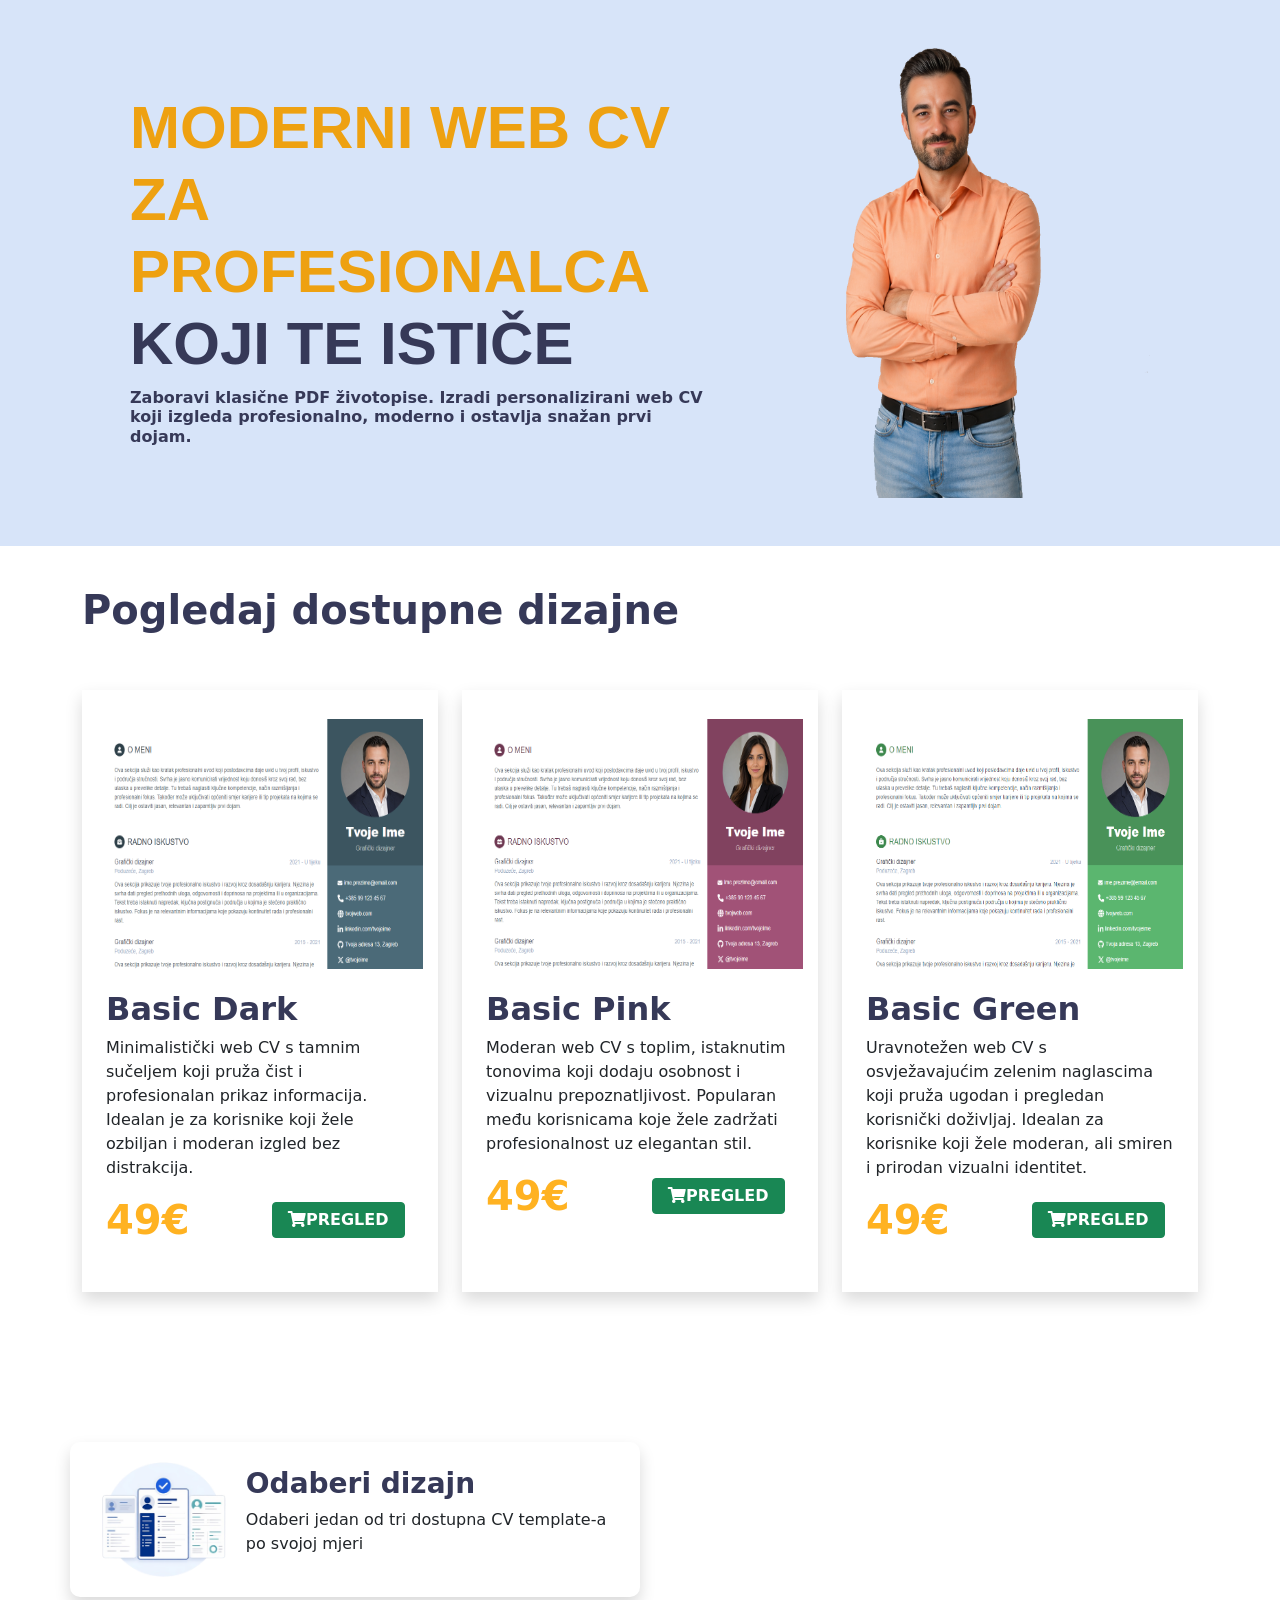
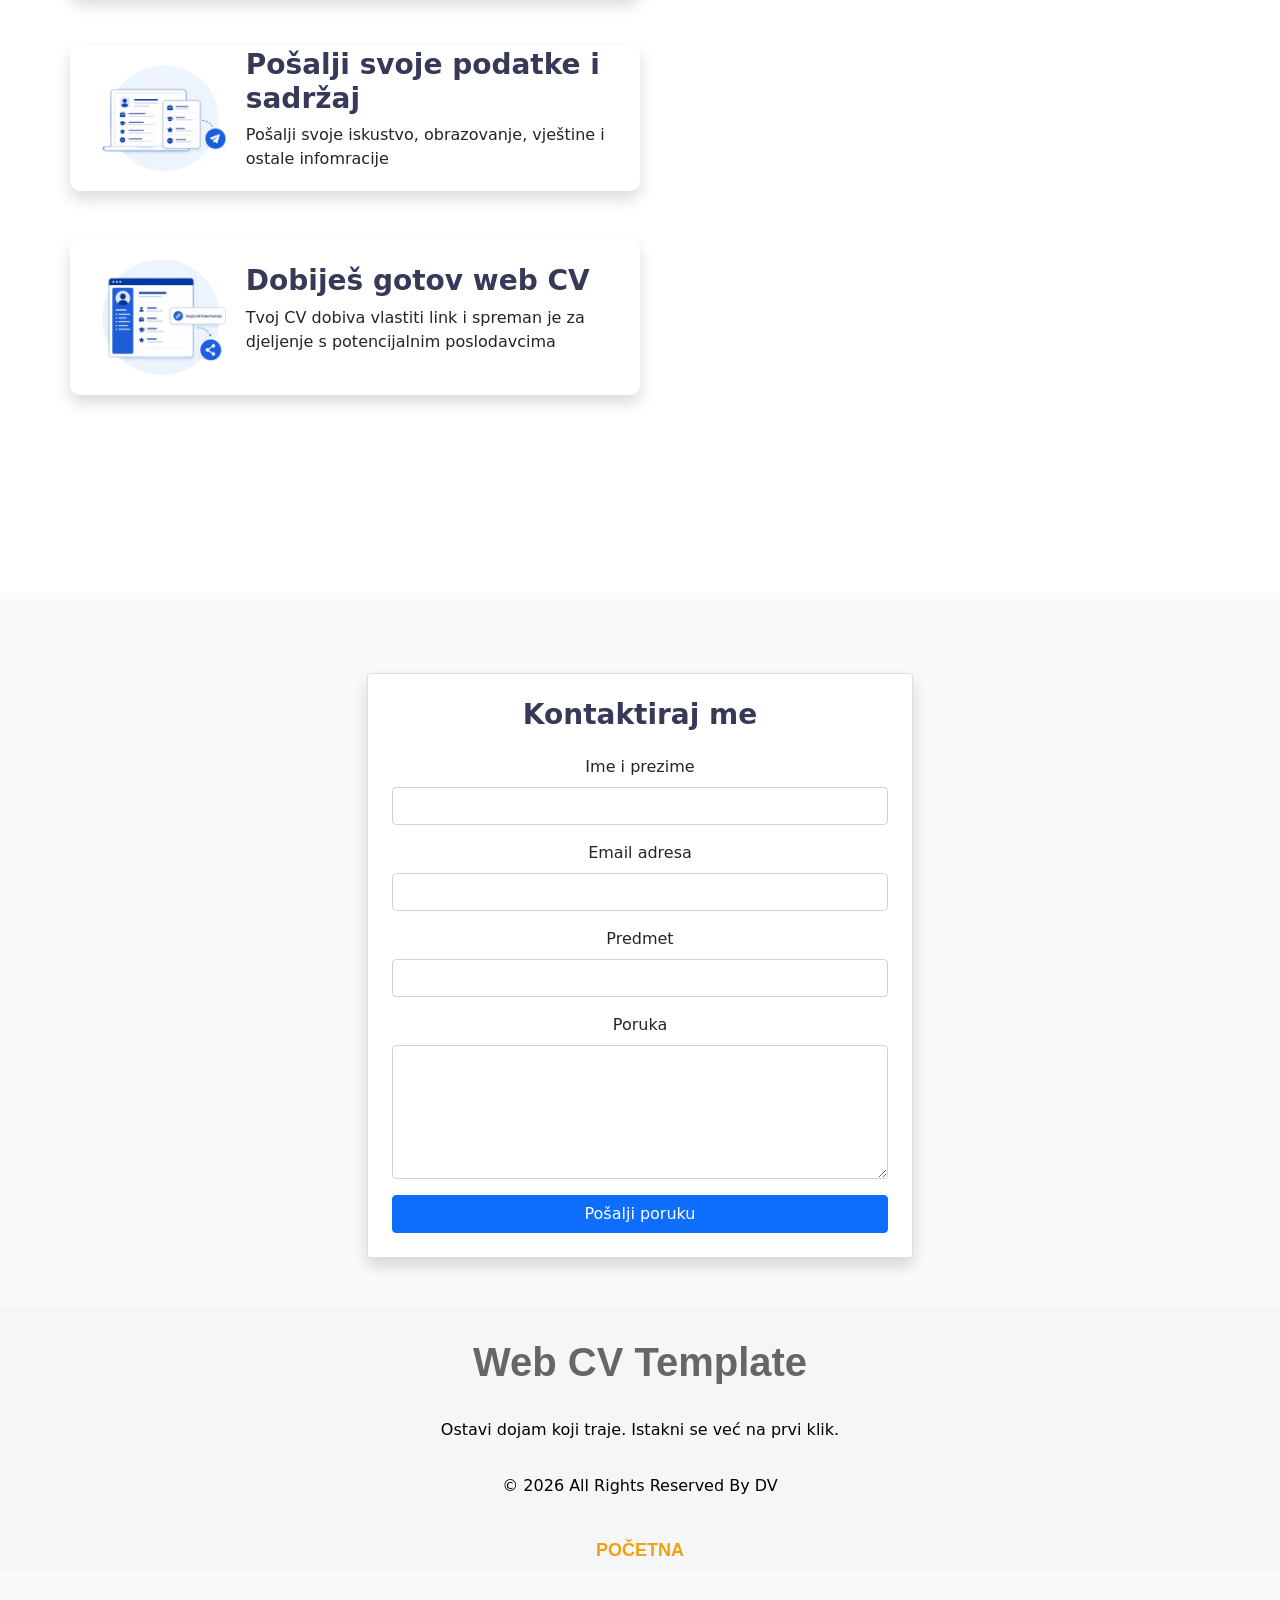
==== index.html @ d2606efa "Add files via upload" ====
<!DOCTYPE html>
<html lang="hr">

<head>
  <meta charset="UTF-8">
  <meta http-equiv="X-UA-Compatible" content="IE=edge">
  <meta name="viewport" content="width=device-width, initial-scale=1.0">
  <title>Web CV Template</title>
  <link rel="stylesheet" href="https://cdnjs.cloudflare.com/ajax/libs/font-awesome/5.15.2/css/all.min.css"
    integrity="sha512-HK5fgLBL+xu6dm/Ii3z4xhlSUyZgTT9tuc/hSrtw6uzJOvgRr2a9jyxxT1ely+B+xFAmJKVSTbpM/CuL7qxO8w=="
    crossorigin="anonymous" />
  <link rel="stylesheet" href="css/bootstrap.min.css">
  <link rel="stylesheet" href="css/style.css">
</head>

<body>

  <!-- Slider Option -->
  <section class="slider  panda-slider-box">
    <div id="carouselExampleIndicators" class="carousel slide panda-slide container" data-bs-ride="carousel">
      
      <div class="carousel-inner">

        <div class="carousel-item active">
          <div class="row d-flex align-items-center p-5">
            <div class="col-md-7 slider-header">
              <h1>MODERNI WEB CV ZA PROFESIONALCA <span>KOJI TE ISTIČE</span></h1>
              <!--<p>Odaberi dizajn, pošalji podatke i dobiješ personalizirani web CV.</p> -->
              <h6>Zaboravi klasične PDF životopise. Izradi personalizirani web CV koji izgleda profesionalno, moderno i ostavlja snažan prvi dojam.</h6>
              <!--<button class="btn btn-warning"><i class="fas fa-shopping-cart"></i> Buy Now</button>-->
            </div>
            <div class="col-md-5 slider-img">
              <img src="images/banner-images/5.png" class="d-block w-100" alt="...">
            </div>
          </div>
        
      
    </div>

  </section>

  <!-- Shopping Option -->

  <main class="container">

    <section>
      <div class="shopping-cart">
        <h1>Pogledaj dostupne dizajne</h1>
        
        <br>
        <br>
        <div class="row row-cols-1 row-cols-md-3 g-4">

          <div class="col-lg-4 col-md-6">
            <div class="shadow container px-2 py-4 shop-box">
              <div class="card-img card">
              <img src="images/dark2.PNG" class="card-img-top" alt="...">
            </div>
              <div class="card-body">
                <h2 class="card-title">Basic Dark</h2>
                <p class="card-text">Minimalistički web CV s tamnim sučeljem koji pruža čist i profesionalan prikaz informacija. Idealan je za korisnike koji žele ozbiljan i moderan izgled bez distrakcija.</p>
                  <div class="row  align-items-center">
                    <div class="col-6">
                      <h1 class=" buy-now">49€</h1>
                    </div>
                    <div class="col-6">
                      <a href="DARK/dark.html" class="link-button"
            target="_blank"><h2 class="btn btn-success buy-now"><i class="fas fa-shopping-cart"></i>PREGLED</h2></a>
                    </div>
                </div>
              </div>
            </div>
          </div>
          <div class="col-lg-4 col-md-6">
            <div class="shadow container px-2 py-4 shop-box">
              <div class="card-img card">
              <img src="images/pink.PNG" class="card-img-top" alt="...">
            </div>
              <div class="card-body">
                <h2 class="card-title">Basic Pink</h2>
                <p class="card-text">Moderan web CV s toplim, istaknutim tonovima koji dodaju osobnost i vizualnu prepoznatljivost. Popularan među korisnicama koje žele zadržati profesionalnost uz elegantan stil.</p>
                  <div class="row  align-items-center">
                    <div class="col-6">
                      <h1 class=" buy-now">49€</h1>
                    </div>
                    <div class="col-6">
                      
                      <a href="PINK/pink.html" class="link-button"
            target="_blank"><h2 class="btn btn-success buy-now"><i class="fas fa-shopping-cart"></i>PREGLED</h2></a>
                    </div>
                </div>
              </div>
            </div>
          </div>
          <div class="col-lg-4 col-md-6">
            <div class="shadow container px-2 py-4 shop-box">
              <div class="card-img card">
              <img src="images/green2.PNG" class="card-img-top" alt="...">
            </div>
              <div class="card-body">
                <h2 class="card-title">Basic Green</h2>
                <p class="card-text">Uravnotežen web CV s osvježavajućim zelenim naglascima koji pruža ugodan i pregledan korisnički doživljaj. Idealan za korisnike koji žele moderan, ali smiren i prirodan vizualni identitet.</p>
                  <div class="row align-items-center">
                    <div class="col-6">
                      <h1 class=" buy-now  align-items-center">49€</h1>
                    </div>
                    <div class="col-6">
                      <a href="GREEN/green.html" class="link-button"
            target="_blank"><h2 class="btn btn-success buy-now"><i class="fas fa-shopping-cart"></i>PREGLED</h2></a>
                    </div>
                </div>
              </div>
            </div>
          </div>

          
        </div>
      </div>

          
        </div>
      </div>
    </div>
  </section>

  <!-- Contact and other Section -->

  <section class="contact-section">
    <div class="row align-items-center">
      <div class="col-lg-6 col-md-12 ">
        <div class="row">
          <div class="col-12 d-flex justify-content-center align-items-center contact-box shadow">
            <img src="logo/aa.png" alt="" class="img-fluid">
            <div class="img-details">
              <h3>Odaberi dizajn</h3>
            <p>Odaberi jedan od tri dostupna CV template-a po svojoj mjeri</p>
            </div>
          </div>
        </div>
        <div class="row my-5">
          <div class="col-12 d-flex justify-content-center align-items-center contact-box shadow">
            <img src="logo/bb.png" alt="" class="img-fluid">
            <div class="img-details">
              <h3>Pošalji svoje podatke i sadržaj</h3>
            <p>Pošalji svoje iskustvo, obrazovanje, vještine i ostale infomracije</p>
            </div>
          </div>
        </div>
        <div class="row my-5">
          <div class="col-12 d-flex justify-content-center align-items-center contact-box shadow">
            <img src="logo/cc.png" alt="" class="img-fluid">
            <div class="img-details">
              <h3>Dobiješ gotov web CV</h3>
            <p>Tvoj CV dobiva vlastiti link i spreman je za djeljenje s potencijalnim poslodavcima</p>
            </div>
          </div>
        </div>
      </div>
      <div class="col-lg-6 col-md-12 ">
        <img src="logo/qwer.png" class="img-fluid" alt="">
      </div>
    </div>
  </section>


</main>

<!-- Footer Section started -->

<footer>
  
  <section class="my-5">
  <div class="container">
    <div class="row justify-content-center">
      
      <div class="col-lg-6 col-md-8">
        <div class="card shadow p-4">
          
          <h3 class="text-center mb-4">Kontaktiraj me</h3>

          <form id="contactForm">
            
            <div class="mb-3">
              <label class="form-label">Ime i prezime</label>
              <input type="text" name="name" class="form-control" required>
            </div>

            <div class="mb-3">
              <label class="form-label">Email adresa</label>
              <input type="email" name="email" class="form-control" required>
            </div>

            <div class="mb-3">
              <label class="form-label">Predmet</label>
              <input type="text" name="subject" class="form-control" required>
            </div>

            <div class="mb-3">
              <label class="form-label">Poruka</label>
              <textarea name="message" rows="5" class="form-control" required></textarea>
            </div>

            <div class="d-grid">
              <button type="submit" class="btn btn-primary" id="submitBtn">
                Pošalji poruku
              </button>
            </div>

            <!-- Success poruka -->
            <div id="successMessage" class="alert alert-success mt-3 d-none">
              Poruka uspješno poslana!
            </div>

          </form>

        </div>
      </div>

    </div>
  </div>
</section>
<footer>
    <h1>Web  <span>CV Template</span></h1>
    <p>Ostavi dojam koji traje. Istakni se već na prvi klik.</p>
    <span> &copy; 2026 All Rights Reserved By DV</span>
  </footer>
<h4 class="back-top"><a href="#">POČETNA</a></h4>
  <div class="footer">
    <div class="row container footer-box d-flex justify-content-evenly">
      </div>
  </div>
</footer>


  <script src="js/bootstrap.bundle.min.js"></script>
  <script>
const form = document.getElementById("contactForm");
const successMessage = document.getElementById("successMessage");
const button = document.getElementById("submitBtn");

form.addEventListener("submit", async function(e) {
  e.preventDefault();

  const formData = new FormData(form);

  button.disabled = true;
  button.innerText = "Šaljem...";

  try {
    const response = await fetch("https://formspree.io/f/xbdpoqwa", {
      method: "POST",
      body: formData,
      headers: {
        'Accept': 'application/json'
      }
    });

    if (response.ok) {
      form.reset();
      successMessage.classList.remove("d-none");
    } else {
      alert("Greška pri slanju. Pokušaj ponovno.");
    }

  } catch (error) {
    alert("Došlo je do greške.");
  }

  button.disabled = false;
  button.innerText = "Pošalji poruku";
});
</script>

</body>

</html>
---- css/style.css ----
.panda-slider-box{
    background-color: #0056d828;
    margin: auto
}
h1,h2,h3,h4,h5,h6{
    font-weight: bold;
    color: #363958;
}
section{
    margin: 40px 0;
    
}
.slider-header h1{
    color: #eea111 ;
    font-size: 60px; 
    font-weight: bold;
    font-family: arial;
}
.slider-header span{
    color: #363958;
    display: block;
}
.penguin-logo{
    width: 200px;
}
.dropdown-menu-own{
    height: 60vh;
}
.penguin-search{
    width: 80%;
}
.slider-img img{
    height: 450px;
}



/* Shopping Cart started */
.card-img{
    width: 90%;
    margin: auto;
    background: rgb(255, 255, 255);
    border-radius: 10px;
    border: none;
}
.buy-now{
    align-items: center;
}
h1.buy-now{
    color: rgba(255, 166, 0, 0.87);
}
h2.buy-now{
    color: white;
    padding: 5px 15px;
    font-weight: bold;
}
.card-img img{
    width: 105%;
    height: 260px;
    margin: auto;
    padding: 5px;

}
.shopping-cart{
    margin:40px 0;
}
.contact-section{
    margin: 150px 0;
}
.contact-box{
    width: 100%;
    border-radius: 10px;;
}
.contact-box img{
    width: 30%;
    padding: 20px;
}
.shop-box{
    overflow: hidden;
    height: 100%;
}

/* Footer section */

.back-top{
    background: #d8dce228;
    margin: 0;
    text-align: center;
    font-size: 18px;
    font-family: arial;
    padding: 10px 0;
}
.back-top a{
    color: #eea111;
    text-decoration: none;
    display: block;
}
footer {
  background-color: #d8dce228;
  text-align: center;
  padding: 2rem 0;
}
footer h1 {
  color: #666;
  margin-bottom: 2rem;
  font-family: "arial", cursive;
}
footer h1 span {
  color: #666;
}
footer p {
  color: #000000;
  margin-bottom: 2rem;
}
footer span {
  color: #000000;
}


/* Responsive */

@media (max-width:991px){
    .hide-nav{
        display: none;
    }
    .penguin-search{
        width: 100%;
    }
}
@media (max-width:767px){
    .hide-nav{
        display: none;
    }
    .penguin-search{
        width: 100%;
    }
}
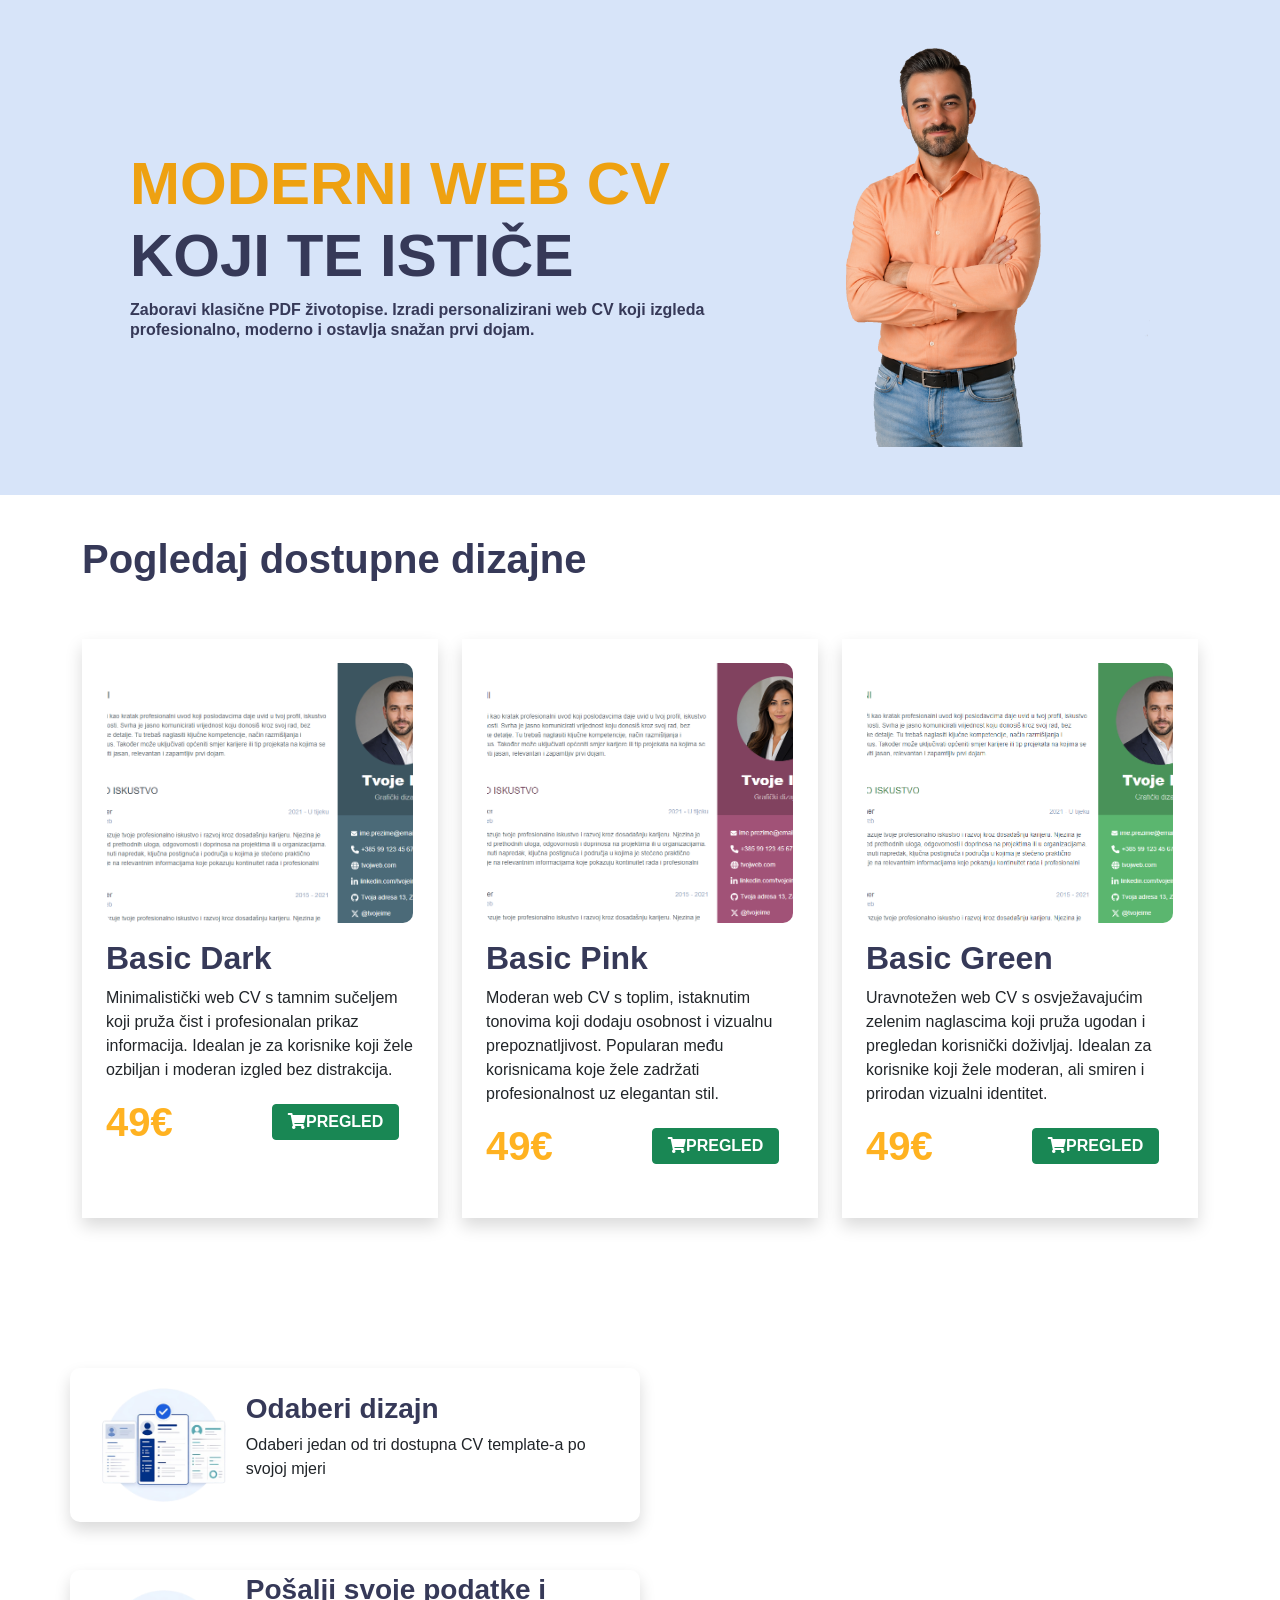
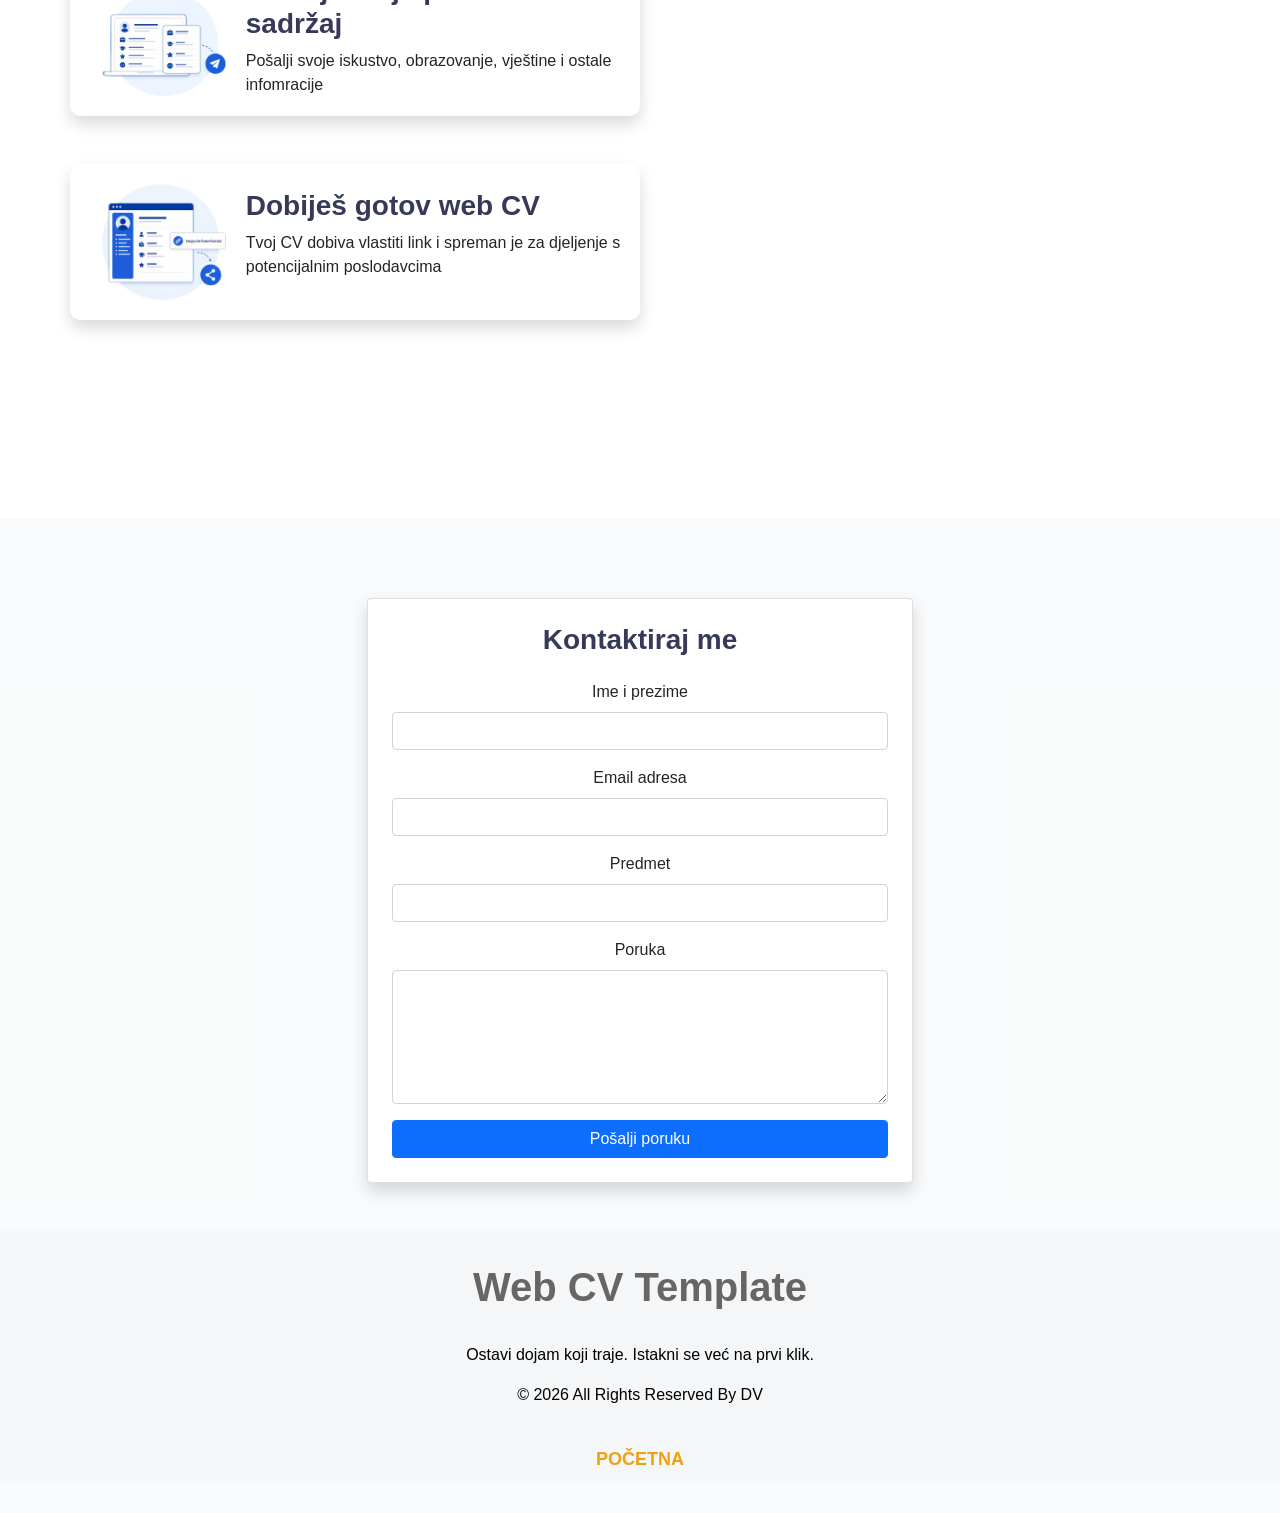
==== commit d8e909ab: "Update index.html" ====
--- a/index.html
+++ b/index.html
@@ -24,7 +24,7 @@
         <div class="carousel-item active">
           <div class="row d-flex align-items-center p-5">
             <div class="col-md-7 slider-header">
-              <h1>MODERNI WEB CV ZA PROFESIONALCA <span>KOJI TE ISTIČE</span></h1>
+              <h1>MODERNI WEB CV <span>KOJI TE ISTIČE</span></h1>
               <!--<p>Odaberi dizajn, pošalji podatke i dobiješ personalizirani web CV.</p> -->
               <h6>Zaboravi klasične PDF životopise. Izradi personalizirani web CV koji izgleda profesionalno, moderno i ostavlja snažan prvi dojam.</h6>
               <!--<button class="btn btn-warning"><i class="fas fa-shopping-cart"></i> Buy Now</button>-->
--- a/css/style.css
+++ b/css/style.css
@@ -1,137 +1,160 @@
-.panda-slider-box{
-    background-color: #0056d828;
-    margin: auto
+/* GLOBAL FIX */
+html, body {
+    margin: 0;
+    padding: 0;
+    overflow-x: hidden;
+    font-family: Arial, sans-serif;
 }
-h1,h2,h3,h4,h5,h6{
+
+img {
+    max-width: 100%;
+    height: auto;
+    display: block;
+}
+
+section {
+    margin: 40px 0;
+}
+
+/* TITLES */
+h1, h2, h3, h4, h5, h6 {
     font-weight: bold;
     color: #363958;
 }
-section{
-    margin: 40px 0;
-    
+
+/* SLIDER */
+.panda-slider-box {
+    background-color: #0056d828;
+    margin: auto;
 }
-.slider-header h1{
-    color: #eea111 ;
-    font-size: 60px; 
+
+.slider-header h1 {
+    color: #eea111;
+    font-size: 60px;
     font-weight: bold;
-    font-family: arial;
+    font-family: Arial;
 }
-.slider-header span{
+
+.slider-header span {
     color: #363958;
     display: block;
 }
-.penguin-logo{
-    width: 200px;
-}
-.dropdown-menu-own{
-    height: 60vh;
-}
-.penguin-search{
-    width: 80%;
-}
-.slider-img img{
-    height: 450px;
+
+.slider-img img {
+    width: 100%;
+    height: auto;
 }
 
+/* SHOPPING SECTION */
+.shopping-cart {
+    margin: 40px 0;
+}
 
+.shop-box {
+    overflow: hidden;
+    height: 100%;
+}
 
-/* Shopping Cart started */
-.card-img{
+.card-img {
     width: 90%;
     margin: auto;
-    background: rgb(255, 255, 255);
+    background: #fff;
     border-radius: 10px;
     border: none;
 }
-.buy-now{
+
+.card-img img {
+    width: 100%;
+    height: 260px;
+    object-fit: cover;
+    border-radius: 10px;
+}
+
+/* BUTTONS / PRICES */
+.buy-now {
     align-items: center;
 }
-h1.buy-now{
+
+h1.buy-now {
     color: rgba(255, 166, 0, 0.87);
 }
-h2.buy-now{
+
+h2.buy-now {
     color: white;
     padding: 5px 15px;
     font-weight: bold;
 }
-.card-img img{
-    width: 105%;
-    height: 260px;
-    margin: auto;
-    padding: 5px;
 
-}
-.shopping-cart{
-    margin:40px 0;
-}
-.contact-section{
+/* CONTACT */
+.contact-section {
     margin: 150px 0;
 }
-.contact-box{
+
+.contact-box {
     width: 100%;
-    border-radius: 10px;;
+    border-radius: 10px;
 }
-.contact-box img{
+
+.contact-box img {
     width: 30%;
     padding: 20px;
 }
-.shop-box{
-    overflow: hidden;
-    height: 100%;
-}
 
-/* Footer section */
-
-.back-top{
+/* FOOTER */
+.back-top {
     background: #d8dce228;
     margin: 0;
     text-align: center;
     font-size: 18px;
-    font-family: arial;
+    font-family: Arial;
     padding: 10px 0;
 }
-.back-top a{
+
+.back-top a {
     color: #eea111;
     text-decoration: none;
     display: block;
 }
+
 footer {
-  background-color: #d8dce228;
-  text-align: center;
-  padding: 2rem 0;
-}
-footer h1 {
-  color: #666;
-  margin-bottom: 2rem;
-  font-family: "arial", cursive;
-}
-footer h1 span {
-  color: #666;
-}
-footer p {
-  color: #000000;
-  margin-bottom: 2rem;
-}
-footer span {
-  color: #000000;
+    background-color: #d8dce228;
+    text-align: center;
+    padding: 2rem 0;
 }
 
+footer h1 {
+    color: #666;
+    margin-bottom: 2rem;
+}
 
-/* Responsive */
+footer h1 span {
+    color: #666;
+}
 
-@media (max-width:991px){
-    .hide-nav{
-        display: none;
+footer p,
+footer span {
+    color: #000;
+}
+
+/* RESPONSIVE */
+@media (max-width: 991px) {
+    .slider-header h1 {
+        font-size: 40px;
+        text-align: center;
     }
-    .penguin-search{
+
+    .penguin-search {
         width: 100%;
     }
 }
-@media (max-width:767px){
-    .hide-nav{
-        display: none;
+
+@media (max-width: 767px) {
+    .slider-header h1 {
+        font-size: 32px;
+        text-align: center;
     }
-    .penguin-search{
-        width: 100%;
+
+    .contact-box img {
+        width: 50%;
     }
 }
